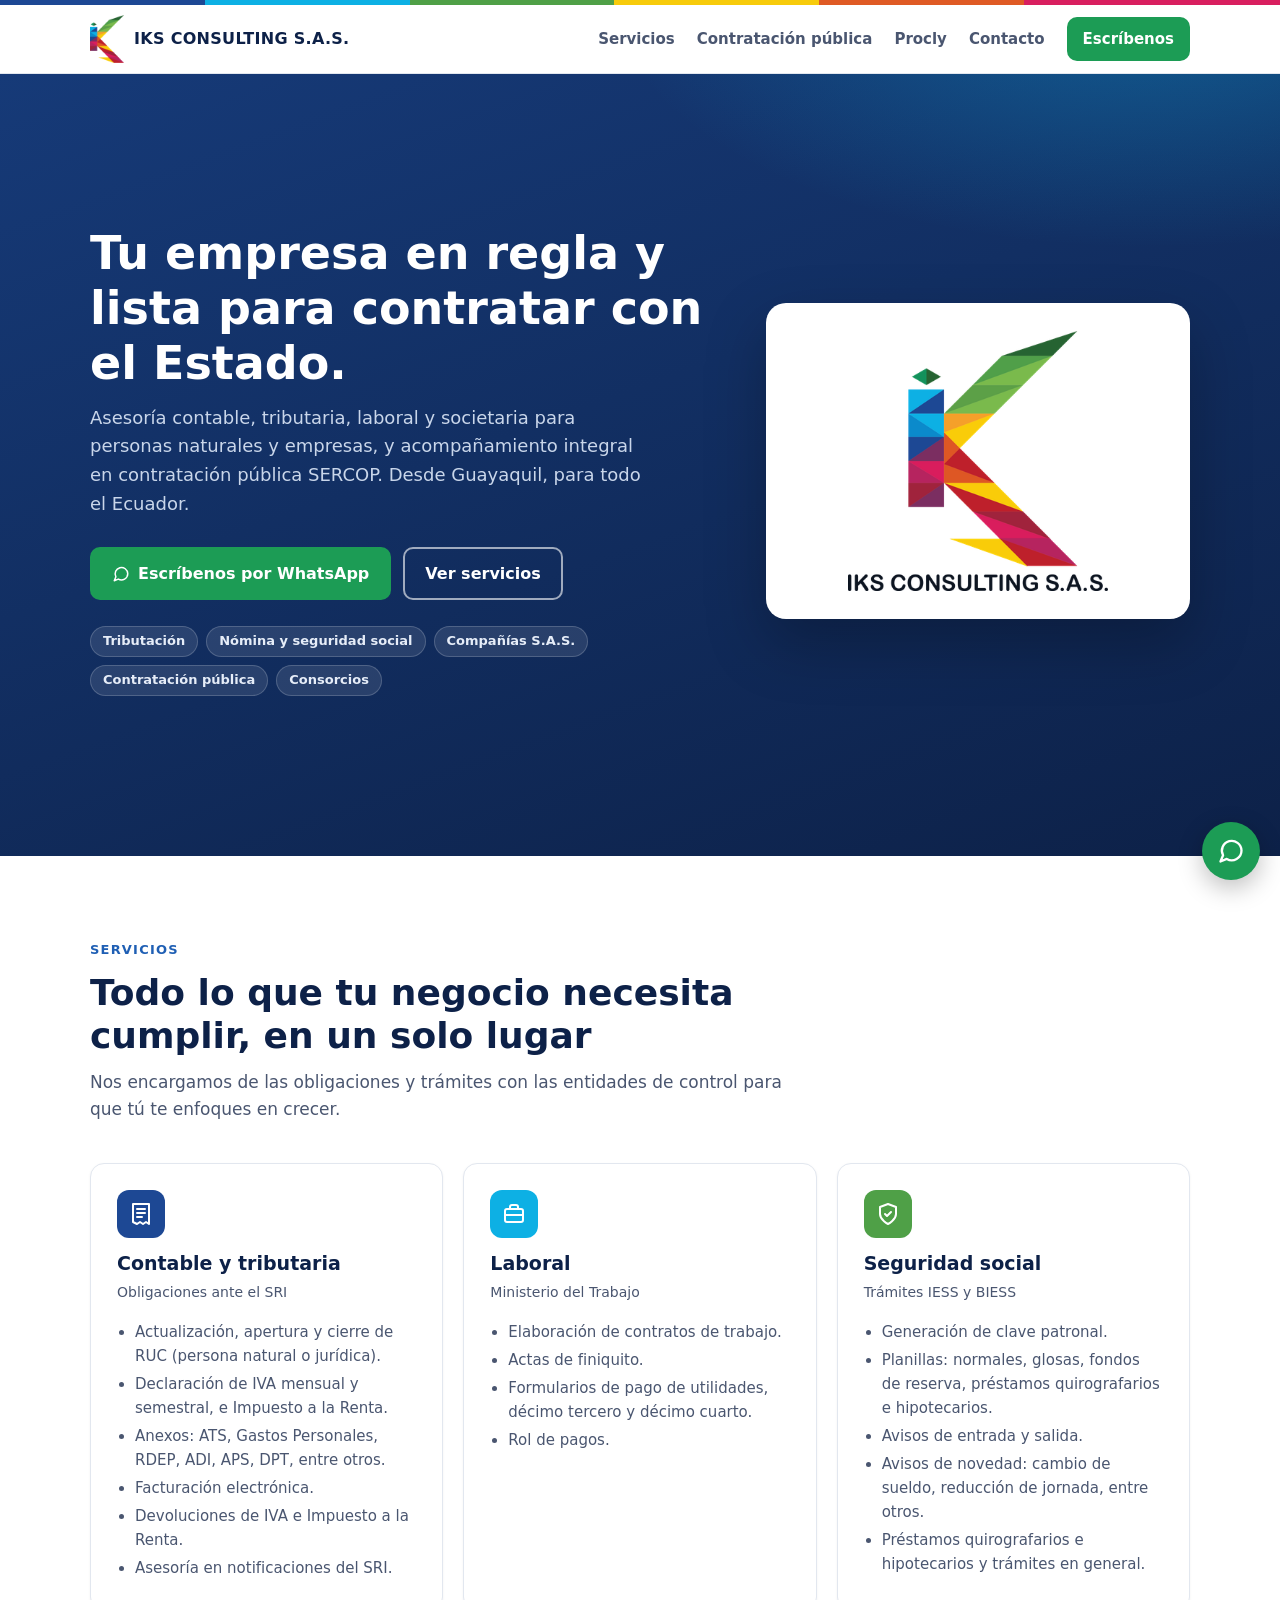
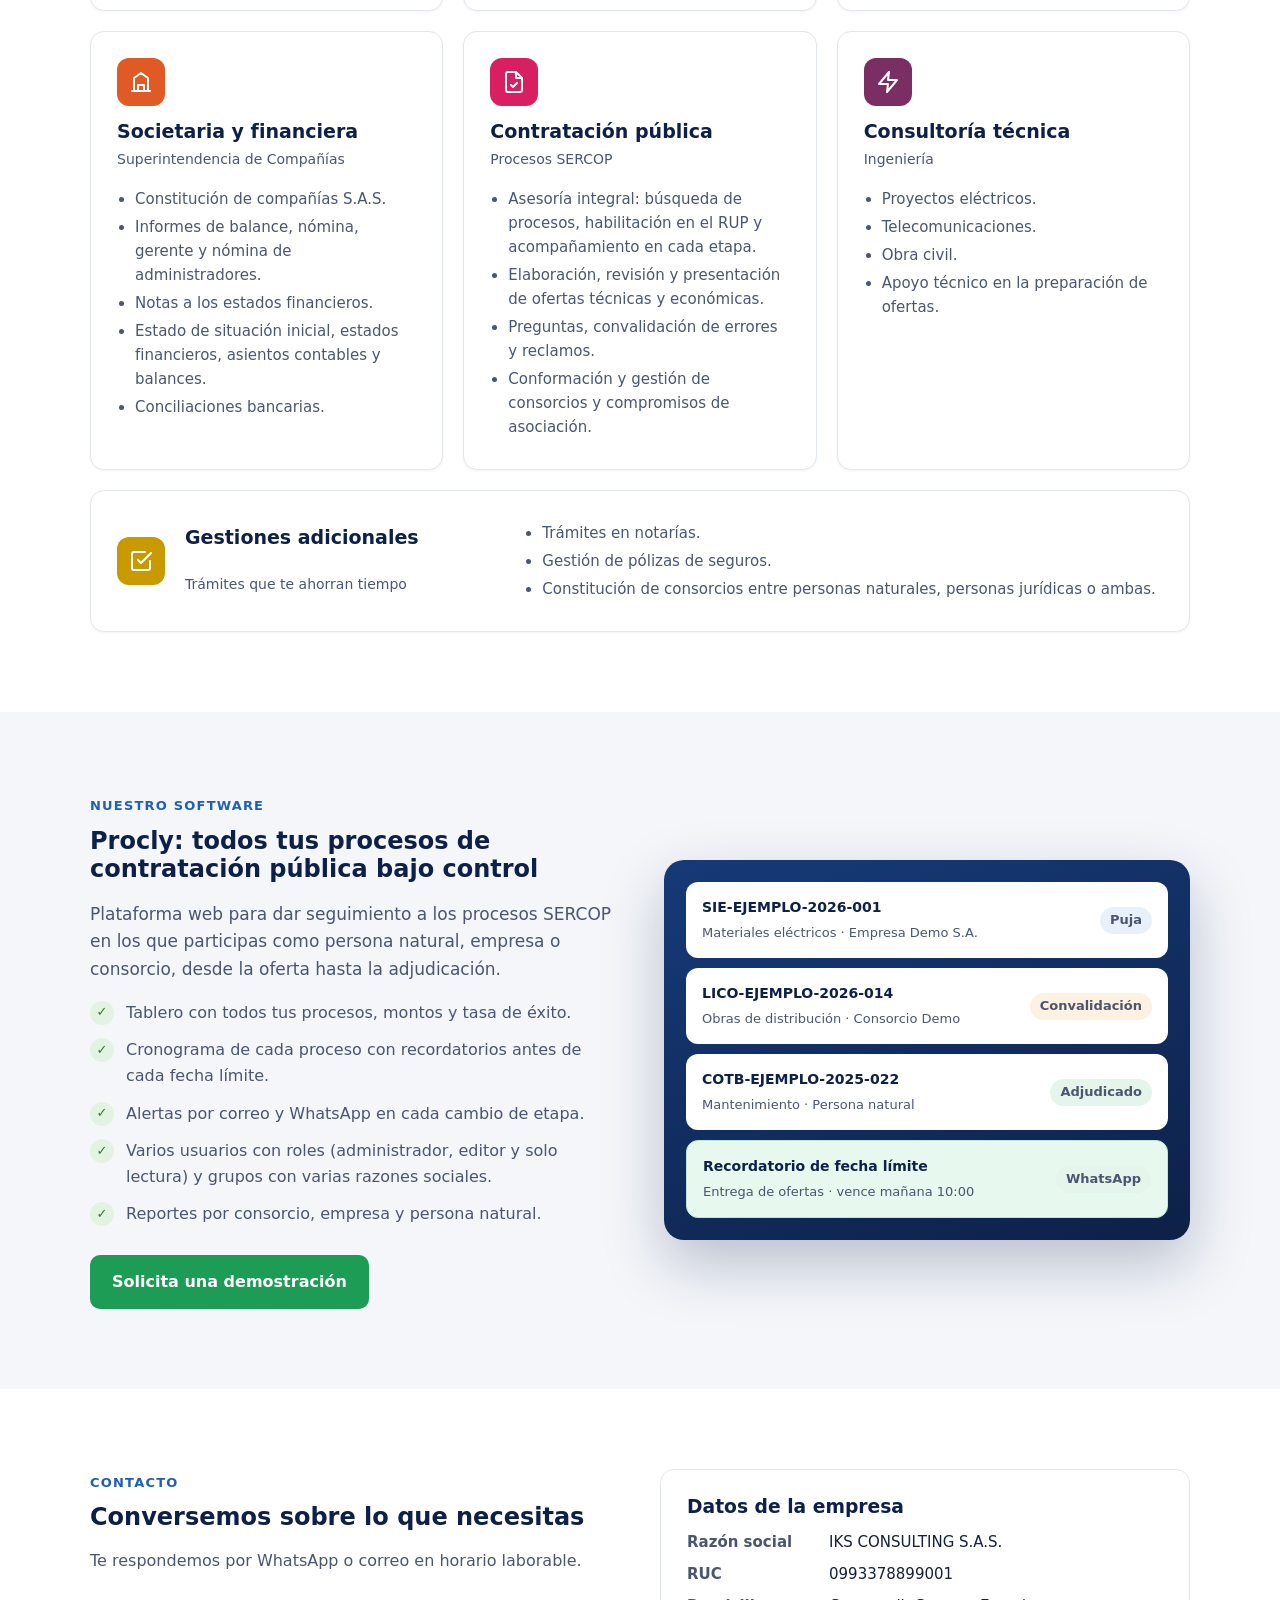
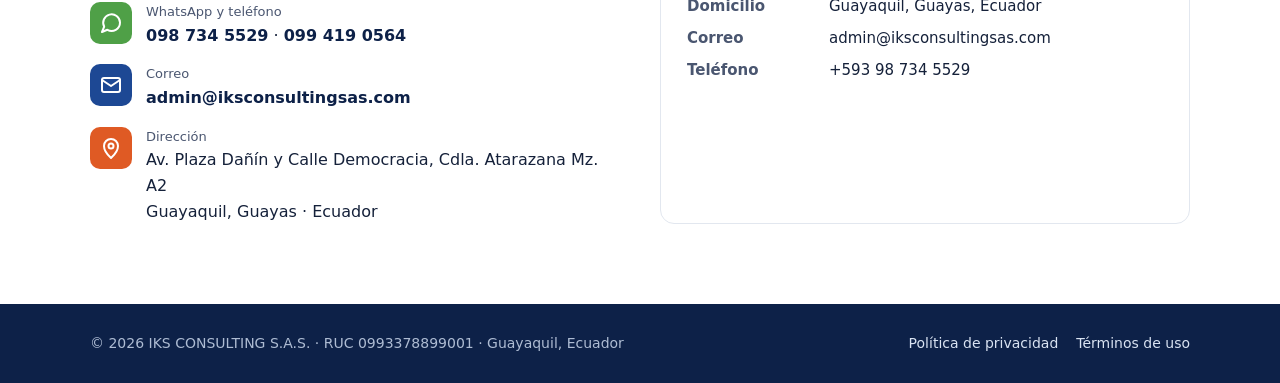
==== index.html @ b0a51169 "Pagina web IKS" ====
<!doctype html>
<html lang="es">
<head>
  <meta charset="utf-8">
  <meta name="viewport" content="width=device-width, initial-scale=1">
  <title>IKS Consulting S.A.S. · Asesoría contable, tributaria y en contratación pública</title>
  <meta name="description" content="IKS Consulting S.A.S. (Guayaquil, Ecuador): asesoría contable, tributaria, laboral, societaria y en contratación pública SERCOP. Creadores de Procly, la plataforma de seguimiento de procesos de contratación pública.">
  <link rel="icon" type="image/png" sizes="32x32" href="assets/favicon-32.png">
  <link rel="apple-touch-icon" href="assets/apple-touch-icon.png">
  <meta name="theme-color" content="#0d2148">
  <meta property="og:title" content="IKS Consulting S.A.S.">
  <meta property="og:description" content="Asesoría contable, tributaria y en contratación pública en Ecuador.">
  <meta property="og:image" content="assets/iks-logo.png">
  <link rel="stylesheet" href="assets/styles.css">
</head>
<body>
  <div class="stripe"></div>
  <header class="header">
    <div class="container">
      <a class="brand" href="#inicio"><img src="assets/iks-mark.png" alt=""><span>IKS CONSULTING S.A.S.</span></a>
      <nav class="nav" aria-label="Principal">
        <a href="#servicios">Servicios</a>
        <a href="#contratacion-publica">Contratación pública</a>
        <a href="#procly">Procly</a>
        <a href="#contacto">Contacto</a>
        <a class="btn btn-wa btn-sm" href="https://wa.me/593987345529?text=Hola%20IKS%20Consulting%2C%20quisiera%20informaci%C3%B3n%20sobre%20sus%20servicios." target="_blank" rel="noopener">Escríbenos</a>
      </nav>
    </div>
  </header>

  <main id="inicio">
    <section class="hero">
      <div class="container">
        <div>
          <h1>Tu empresa en regla y lista para contratar con el Estado.</h1>
          <p>Asesoría contable, tributaria, laboral y societaria para personas naturales y empresas, y acompañamiento integral en contratación pública SERCOP. Desde Guayaquil, para todo el Ecuador.</p>
          <div class="cta">
            <a class="btn btn-wa" href="https://wa.me/593987345529?text=Hola%20IKS%20Consulting%2C%20quisiera%20informaci%C3%B3n%20sobre%20sus%20servicios." target="_blank" rel="noopener">
              <svg viewBox="0 0 24 24" fill="none" stroke="currentColor" stroke-width="2" stroke-linecap="round" stroke-linejoin="round" aria-hidden="true"><path d="M21 11.5a8.4 8.4 0 0 1-12.6 7.3L3 21l2.2-5.3A8.4 8.4 0 1 1 21 11.5z"/></svg>
              Escríbenos por WhatsApp
            </a>
            <a class="btn btn-outline" href="#servicios">Ver servicios</a>
          </div>
          <div class="pills">
            <span class="pill">Tributación</span><span class="pill">Nómina y seguridad social</span>
            <span class="pill">Compañías S.A.S.</span><span class="pill">Contratación pública</span><span class="pill">Consorcios</span>
          </div>
        </div>
        <div class="hero-card"><img src="assets/iks-logo.png" alt="IKS Consulting S.A.S."></div>
      </div>
    </section>

    <section id="servicios">
      <div class="container">
        <div class="section-head">
          <span class="eyebrow">Servicios</span>
          <h2>Todo lo que tu negocio necesita cumplir, en un solo lugar</h2>
          <p>Nos encargamos de las obligaciones y trámites con las entidades de control para que tú te enfoques en crecer.</p>
        </div>
        <div class="grid">
          <article class="card">
            <div class="icon i1"><svg viewBox="0 0 24 24" fill="none" stroke="currentColor" stroke-width="2" stroke-linecap="round" stroke-linejoin="round" aria-hidden="true"><path d="M4 2h16v20l-3-2-3 2-3-2-3 2-4-2z"/><path d="M8 7h8M8 11h8M8 15h5"/></svg></div>
            <h3>Contable y tributaria</h3>
            <p class="sub">Obligaciones ante el SRI</p>
            <ul>
              <li>Actualización, apertura y cierre de RUC (persona natural o jurídica).</li>
              <li>Declaración de IVA mensual y semestral, e Impuesto a la Renta.</li>
              <li>Anexos: ATS, Gastos Personales, RDEP, ADI, APS, DPT, entre otros.</li>
              <li>Facturación electrónica.</li>
              <li>Devoluciones de IVA e Impuesto a la Renta.</li>
              <li>Asesoría en notificaciones del SRI.</li>
            </ul>
          </article>
          <article class="card">
            <div class="icon i2"><svg viewBox="0 0 24 24" fill="none" stroke="currentColor" stroke-width="2" stroke-linecap="round" stroke-linejoin="round" aria-hidden="true"><rect x="3" y="7" width="18" height="13" rx="2"/><path d="M8 7V5a2 2 0 0 1 2-2h4a2 2 0 0 1 2 2v2M3 13h18"/></svg></div>
            <h3>Laboral</h3>
            <p class="sub">Ministerio del Trabajo</p>
            <ul>
              <li>Elaboración de contratos de trabajo.</li>
              <li>Actas de finiquito.</li>
              <li>Formularios de pago de utilidades, décimo tercero y décimo cuarto.</li>
              <li>Rol de pagos.</li>
            </ul>
          </article>
          <article class="card">
            <div class="icon i3"><svg viewBox="0 0 24 24" fill="none" stroke="currentColor" stroke-width="2" stroke-linecap="round" stroke-linejoin="round" aria-hidden="true"><path d="M12 22s8-4 8-10V5l-8-3-8 3v7c0 6 8 10 8 10z"/><path d="m9 12 2 2 4-4"/></svg></div>
            <h3>Seguridad social</h3>
            <p class="sub">Trámites IESS y BIESS</p>
            <ul>
              <li>Generación de clave patronal.</li>
              <li>Planillas: normales, glosas, fondos de reserva, préstamos quirografarios e hipotecarios.</li>
              <li>Avisos de entrada y salida.</li>
              <li>Avisos de novedad: cambio de sueldo, reducción de jornada, entre otros.</li>
              <li>Préstamos quirografarios e hipotecarios y trámites en general.</li>
            </ul>
          </article>
          <article class="card">
            <div class="icon i4"><svg viewBox="0 0 24 24" fill="none" stroke="currentColor" stroke-width="2" stroke-linecap="round" stroke-linejoin="round" aria-hidden="true"><path d="M3 21h18M5 21V8l7-5 7 5v13M9 21v-6h6v6"/></svg></div>
            <h3>Societaria y financiera</h3>
            <p class="sub">Superintendencia de Compañías</p>
            <ul>
              <li>Constitución de compañías S.A.S.</li>
              <li>Informes de balance, nómina, gerente y nómina de administradores.</li>
              <li>Notas a los estados financieros.</li>
              <li>Estado de situación inicial, estados financieros, asientos contables y balances.</li>
              <li>Conciliaciones bancarias.</li>
            </ul>
          </article>
          <article class="card" id="contratacion-publica">
            <div class="icon i5"><svg viewBox="0 0 24 24" fill="none" stroke="currentColor" stroke-width="2" stroke-linecap="round" stroke-linejoin="round" aria-hidden="true"><path d="M14 2H6a2 2 0 0 0-2 2v16a2 2 0 0 0 2 2h12a2 2 0 0 0 2-2V8z"/><path d="M14 2v6h6M9 15l2 2 4-4"/></svg></div>
            <h3>Contratación pública</h3>
            <p class="sub">Procesos SERCOP</p>
            <ul>
              <li>Asesoría integral: búsqueda de procesos, habilitación en el RUP y acompañamiento en cada etapa.</li>
              <li>Elaboración, revisión y presentación de ofertas técnicas y económicas.</li>
              <li>Preguntas, convalidación de errores y reclamos.</li>
              <li>Conformación y gestión de consorcios y compromisos de asociación.</li>
            </ul>
          </article>
          <article class="card">
            <div class="icon i6"><svg viewBox="0 0 24 24" fill="none" stroke="currentColor" stroke-width="2" stroke-linecap="round" stroke-linejoin="round" aria-hidden="true"><path d="M13 2 3 14h9l-1 8 10-12h-9z"/></svg></div>
            <h3>Consultoría técnica</h3>
            <p class="sub">Ingeniería</p>
            <ul>
              <li>Proyectos eléctricos.</li>
              <li>Telecomunicaciones.</li>
              <li>Obra civil.</li>
              <li>Apoyo técnico en la preparación de ofertas.</li>
            </ul>
          </article>
          <article class="card card-wide">
            <div class="icon i7"><svg viewBox="0 0 24 24" fill="none" stroke="currentColor" stroke-width="2" stroke-linecap="round" stroke-linejoin="round" aria-hidden="true"><path d="M9 11l3 3L22 4"/><path d="M21 12v7a2 2 0 0 1-2 2H5a2 2 0 0 1-2-2V5a2 2 0 0 1 2-2h11"/></svg></div>
            <h3>Gestiones adicionales</h3>
            <p class="sub">Trámites que te ahorran tiempo</p>
            <ul>
              <li>Trámites en notarías.</li>
              <li>Gestión de pólizas de seguros.</li>
              <li>Constitución de consorcios entre personas naturales, personas jurídicas o ambas.</li>
            </ul>
          </article>
        </div>
      </div>
    </section>

    <section id="procly" class="procly section-alt">
      <div class="container">
        <div>
          <span class="eyebrow">Nuestro software</span>
          <h2>Procly: todos tus procesos de contratación pública bajo control</h2>
          <p style="color:var(--text-2);font-size:17px">Plataforma web para dar seguimiento a los procesos SERCOP en los que participas como persona natural, empresa o consorcio, desde la oferta hasta la adjudicación.</p>
          <ul>
            <li>Tablero con todos tus procesos, montos y tasa de éxito.</li>
            <li>Cronograma de cada proceso con recordatorios antes de cada fecha límite.</li>
            <li>Alertas por correo y WhatsApp en cada cambio de etapa.</li>
            <li>Varios usuarios con roles (administrador, editor y solo lectura) y grupos con varias razones sociales.</li>
            <li>Reportes por consorcio, empresa y persona natural.</li>
          </ul>
          <a class="btn btn-wa" href="https://wa.me/593987345529?text=Hola%2C%20quisiera%20una%20demostraci%C3%B3n%20de%20Procly." target="_blank" rel="noopener">Solicita una demostración</a>
        </div>
        <div class="mock" aria-hidden="true">
          <div class="mock-row"><div><b>SIE-EJEMPLO-2026-001</b><span>Materiales eléctricos · Empresa Demo S.A.</span></div><span class="tag t-blue">Puja</span></div>
          <div class="mock-row"><div><b>LICO-EJEMPLO-2026-014</b><span>Obras de distribución · Consorcio Demo</span></div><span class="tag t-amber">Convalidación</span></div>
          <div class="mock-row"><div><b>COTB-EJEMPLO-2025-022</b><span>Mantenimiento · Persona natural</span></div><span class="tag t-green">Adjudicado</span></div>
          <div class="mock-row mock-wa"><div><b>Recordatorio de fecha límite</b><span>Entrega de ofertas · vence mañana 10:00</span></div><span class="tag t-green">WhatsApp</span></div>
        </div>
      </div>
    </section>

    <section id="contacto" class="contact">
      <div class="container">
        <div>
          <span class="eyebrow">Contacto</span>
          <h2>Conversemos sobre lo que necesitas</h2>
          <p style="color:var(--text-2);margin-bottom:28px">Te respondemos por WhatsApp o correo en horario laborable.</p>
          <ul class="contact-list">
            <li><span class="icon i3"><svg viewBox="0 0 24 24" fill="none" stroke="currentColor" stroke-width="2" stroke-linecap="round" stroke-linejoin="round" aria-hidden="true"><path d="M21 11.5a8.4 8.4 0 0 1-12.6 7.3L3 21l2.2-5.3A8.4 8.4 0 1 1 21 11.5z"/></svg></span>
              <div><small>WhatsApp y teléfono</small><a href="https://wa.me/593987345529" target="_blank" rel="noopener">098 734 5529</a> · <a href="tel:+593994190564">099 419 0564</a></div></li>
            <li><span class="icon i1"><svg viewBox="0 0 24 24" fill="none" stroke="currentColor" stroke-width="2" stroke-linecap="round" stroke-linejoin="round" aria-hidden="true"><rect x="3" y="5" width="18" height="14" rx="2"/><path d="m3 7 9 6 9-6"/></svg></span>
              <div><small>Correo</small><a href="mailto:admin@iksconsultingsas.com">admin@iksconsultingsas.com</a></div></li>
            <li><span class="icon i4"><svg viewBox="0 0 24 24" fill="none" stroke="currentColor" stroke-width="2" stroke-linecap="round" stroke-linejoin="round" aria-hidden="true"><path d="M12 22s7-6.3 7-12a7 7 0 0 0-14 0c0 5.7 7 12 7 12z"/><circle cx="12" cy="10" r="2.5"/></svg></span>
              <div><small>Dirección</small>Av. Plaza Dañín y Calle Democracia, Cdla. Atarazana Mz. A2<br>Guayaquil, Guayas · Ecuador</div></li>
          </ul>
        </div>
        <div class="legal-box">
          <h3>Datos de la empresa</h3>
          <dl>
            <dt>Razón social</dt><dd>IKS CONSULTING S.A.S.</dd>
            <dt>RUC</dt><dd>0993378899001</dd>
            <dt>Domicilio</dt><dd>Guayaquil, Guayas, Ecuador</dd>
            <dt>Correo</dt><dd>admin@iksconsultingsas.com</dd>
            <dt>Teléfono</dt><dd>+593 98 734 5529</dd>
          </dl>
        </div>
      </div>
    </section>
  </main>

  <footer class="footer">
    <div class="container">
      <span>© <span id="anio">2026</span> IKS CONSULTING S.A.S. · RUC 0993378899001 · Guayaquil, Ecuador</span>
      <span><a href="privacidad.html">Política de privacidad</a><a href="terminos.html">Términos de uso</a></span>
    </div>
  </footer>

  <a class="wa-float" href="https://wa.me/593987345529" target="_blank" rel="noopener" aria-label="Escríbenos por WhatsApp">
    <svg viewBox="0 0 24 24" fill="none" stroke="#fff" stroke-width="2" stroke-linecap="round" stroke-linejoin="round" aria-hidden="true"><path d="M21 11.5a8.4 8.4 0 0 1-12.6 7.3L3 21l2.2-5.3A8.4 8.4 0 1 1 21 11.5z"/></svg>
  </a>
  <script>document.getElementById('anio').textContent = new Date().getFullYear();</script>
</body>
</html>
---- assets/styles.css ----
/* IKS Consulting S.A.S. — sitio web */
:root {
  --navy-900: #0d2148; --navy-800: #163a78; --navy-700: #1d4894; --navy-600: #1f5fb4;
  --cyan: #0db0e4; --green: #4fa047; --yellow: #f7cb0b; --orange: #df5a24; --magenta: #d81f5f;
  --bg: #ffffff; --bg-2: #f4f6fa; --text: #15213a; --text-2: #4a5670; --border: #e2e7ef;
  --radius: 14px;
  --stripe: linear-gradient(90deg, #1d4894 0 16%, #0db0e4 16% 32%, #4fa047 32% 48%, #f7cb0b 48% 64%, #df5a24 64% 80%, #d81f5f 80% 100%);
  --font: "Segoe UI", system-ui, -apple-system, Roboto, "Helvetica Neue", Arial, sans-serif;
}
* { box-sizing: border-box; }
html { scroll-behavior: smooth; }
body { margin: 0; font: 16px/1.6 var(--font); color: var(--text); background: var(--bg); -webkit-font-smoothing: antialiased; }
img { max-width: 100%; display: block; }
a { color: var(--navy-600); }
h1, h2, h3 { line-height: 1.2; margin: 0 0 12px; color: var(--navy-900); }
.container { width: 100%; max-width: 1140px; margin: 0 auto; padding: 0 20px; }
.stripe { height: 5px; background: var(--stripe); }

/* Encabezado */
.header { position: sticky; top: 0; z-index: 10; background: rgba(255,255,255,.96); backdrop-filter: blur(6px); border-bottom: 1px solid var(--border); }
.header .container { display: flex; align-items: center; justify-content: space-between; gap: 16px; height: 68px; }
.brand { display: flex; align-items: center; gap: 10px; text-decoration: none; color: var(--navy-900); font-weight: 800; letter-spacing: .3px; }
.brand img { width: 34px; height: auto; }
.nav { display: flex; align-items: center; gap: 22px; }
.nav a { color: var(--text-2); text-decoration: none; font-weight: 600; font-size: 15px; }
.nav a:hover { color: var(--navy-700); }
.btn { display: inline-flex; align-items: center; justify-content: center; gap: 8px; padding: 12px 20px; border-radius: 10px; font-weight: 700; text-decoration: none; border: 2px solid transparent; transition: transform .1s, background .15s; }
.btn:hover { transform: translateY(-1px); }
.btn-wa { background: #1c9c55; color: #fff !important; }
.btn-wa:hover { background: #168047; }
.btn-light { background: #fff; color: var(--navy-800) !important; }
.btn-outline { border-color: rgba(255,255,255,.6); color: #fff !important; }
.btn-outline:hover { background: rgba(255,255,255,.1); }
.btn-sm { padding: 8px 14px; font-size: 14px; }
.btn svg { width: 18px; height: 18px; flex: none; }

/* Portada */
.hero { background: radial-gradient(900px 420px at 90% -10%, rgba(13,176,228,.35), transparent 60%), linear-gradient(160deg, var(--navy-800), var(--navy-900)); color: #e6edf8; }
.hero .container { display: grid; grid-template-columns: 1.2fr .8fr; gap: 40px; align-items: center; padding-top: 72px; padding-bottom: 80px; }
.hero h1 { color: #fff; font-size: clamp(30px, 4.4vw, 46px); font-weight: 800; }
.hero p { font-size: 18px; color: #c9d6ea; max-width: 560px; margin: 0 0 28px; }
.hero .cta { display: flex; gap: 12px; flex-wrap: wrap; }
.hero-card { background: #fff; border-radius: 20px; padding: 28px; box-shadow: 0 24px 60px rgba(0,0,0,.25); }
.hero-card img { max-width: 260px; margin: 0 auto; }
.pills { display: flex; flex-wrap: wrap; gap: 8px; margin-top: 26px; }
.pill { font-size: 13px; font-weight: 600; background: rgba(255,255,255,.1); border: 1px solid rgba(255,255,255,.18); color: #e6edf8; padding: 4px 12px; border-radius: 99px; }

/* Secciones */
section { padding: 80px 0; }
.section-alt { background: var(--bg-2); }
.section-head { max-width: 720px; margin-bottom: 40px; }
.section-head h2 { font-size: clamp(26px, 3.2vw, 36px); }
.section-head p { color: var(--text-2); font-size: 17px; margin: 0; }
.eyebrow { display: inline-block; font-size: 13px; font-weight: 800; letter-spacing: 1.2px; text-transform: uppercase; color: var(--navy-600); margin-bottom: 10px; }

.grid { display: grid; grid-template-columns: repeat(3, minmax(0, 1fr)); gap: 20px; }
.card { background: #fff; border: 1px solid var(--border); border-radius: var(--radius); padding: 26px; box-shadow: 0 1px 3px rgba(16,24,40,.05); display: flex; flex-direction: column; }
.card h3 { font-size: 19px; margin-top: 14px; }
.card .sub { color: var(--text-2); font-size: 14px; margin: -6px 0 12px; }
.card ul { margin: 0; padding-left: 18px; color: var(--text-2); font-size: 15px; }
.card li { margin: 4px 0; }
.icon { width: 48px; height: 48px; border-radius: 12px; display: grid; place-items: center; color: #fff; }
.icon svg { width: 24px; height: 24px; }
.i1 { background: var(--navy-700); } .i2 { background: var(--cyan); } .i3 { background: var(--green); }
.i4 { background: var(--orange); } .i5 { background: var(--magenta); } .i6 { background: #7b2e63; } .i7 { background: #c99a00; }

.card-wide { grid-column: 1 / -1; display: grid; grid-template-columns: auto 1fr 2fr; gap: 6px 20px; align-items: center; }
.card-wide h3 { margin: 0; }
.card-wide .sub { margin: 0; grid-column: 2; }
.card-wide .icon { grid-row: span 2; }
.card-wide ul { grid-column: 3; grid-row: 1 / span 2; }

/* Procly */
.procly .container { display: grid; grid-template-columns: 1fr 1fr; gap: 48px; align-items: center; }
.procly ul { list-style: none; padding: 0; margin: 0 0 28px; display: grid; gap: 12px; }
.procly li { display: flex; gap: 12px; align-items: flex-start; color: var(--text-2); }
.procly li::before { content: "✓"; flex: none; width: 24px; height: 24px; border-radius: 50%; background: #e3f3e1; color: #2f7d27; font-weight: 800; display: grid; place-items: center; font-size: 13px; margin-top: 1px; }
.mock { background: linear-gradient(160deg, var(--navy-800), var(--navy-900)); border-radius: 20px; padding: 22px; box-shadow: 0 24px 60px rgba(13,33,72,.25); }
.mock-row { background: #fff; border-radius: 12px; padding: 14px 16px; margin-bottom: 10px; display: flex; justify-content: space-between; gap: 12px; align-items: center; }
.mock-row:last-child { margin-bottom: 0; }
.mock-row b { display: block; color: var(--navy-900); font-size: 14px; }
.mock-row span { color: var(--text-2); font-size: 13px; }
.tag { font-size: 12px; font-weight: 700; padding: 3px 10px; border-radius: 99px; white-space: nowrap; }
.t-blue { background: #e8f0fb; color: #1d63c2; } .t-green { background: #e5f5ec; color: #137a4b; } .t-amber { background: #fdf1e1; color: #a55a00; }
.mock-wa { background: #e7f8ee; border: 1px solid #bfe7cf; }

/* Contacto */
.contact .container { display: grid; grid-template-columns: 1fr 1fr; gap: 40px; }
.contact-list { list-style: none; padding: 0; margin: 0; display: grid; gap: 16px; }
.contact-list li { display: flex; gap: 14px; align-items: flex-start; }
.contact-list .icon { width: 42px; height: 42px; border-radius: 10px; flex: none; }
.contact-list small { display: block; color: var(--text-2); font-size: 13px; }
.contact-list a { color: var(--navy-900); font-weight: 700; text-decoration: none; }
.legal-box { background: #fff; border: 1px solid var(--border); border-radius: var(--radius); padding: 26px; }
.legal-box dl { display: grid; grid-template-columns: 130px 1fr; gap: 8px 12px; margin: 0; font-size: 15px; }
.legal-box dt { color: var(--text-2); font-weight: 600; }
.legal-box dd { margin: 0; }

/* Pie */
.footer { background: var(--navy-900); color: #aebcd3; font-size: 14px; }
.footer .container { display: flex; justify-content: space-between; gap: 20px; flex-wrap: wrap; padding-top: 28px; padding-bottom: 28px; }
.footer a { color: #d9e3f2; text-decoration: none; margin-left: 18px; }
.footer a:first-child { margin-left: 0; }

/* WhatsApp flotante */
.wa-float { position: fixed; right: 20px; bottom: 20px; width: 58px; height: 58px; border-radius: 50%; background: #1c9c55; display: grid; place-items: center; box-shadow: 0 8px 24px rgba(0,0,0,.25); z-index: 20; }
.wa-float svg { width: 28px; height: 28px; }

/* Páginas legales */
.doc { max-width: 820px; margin: 0 auto; padding: 56px 20px 80px; }
.doc h1 { font-size: 34px; }
.doc h2 { font-size: 21px; margin-top: 34px; }
.doc p, .doc li { color: #2f3b54; }
.doc .meta { color: var(--text-2); font-size: 14px; }

@media (max-width: 960px) {
  .grid { grid-template-columns: repeat(2, minmax(0, 1fr)); }
  .hero .container, .procly .container, .contact .container { grid-template-columns: 1fr; }
  .hero-card { display: none; }
  .nav a:not(.btn) { display: none; }
}
@media (max-width: 960px) {
  .card-wide { display: flex; }
}
@media (max-width: 620px) {
  .grid { grid-template-columns: 1fr; }
  section { padding: 56px 0; }
  .hero .container { padding-top: 48px; padding-bottom: 56px; }
  .legal-box dl { grid-template-columns: 1fr; gap: 2px; }
  .legal-box dd { margin-bottom: 8px; }
  .brand span { font-size: 15px; }
  .footer a { margin-left: 0; margin-right: 16px; }
}
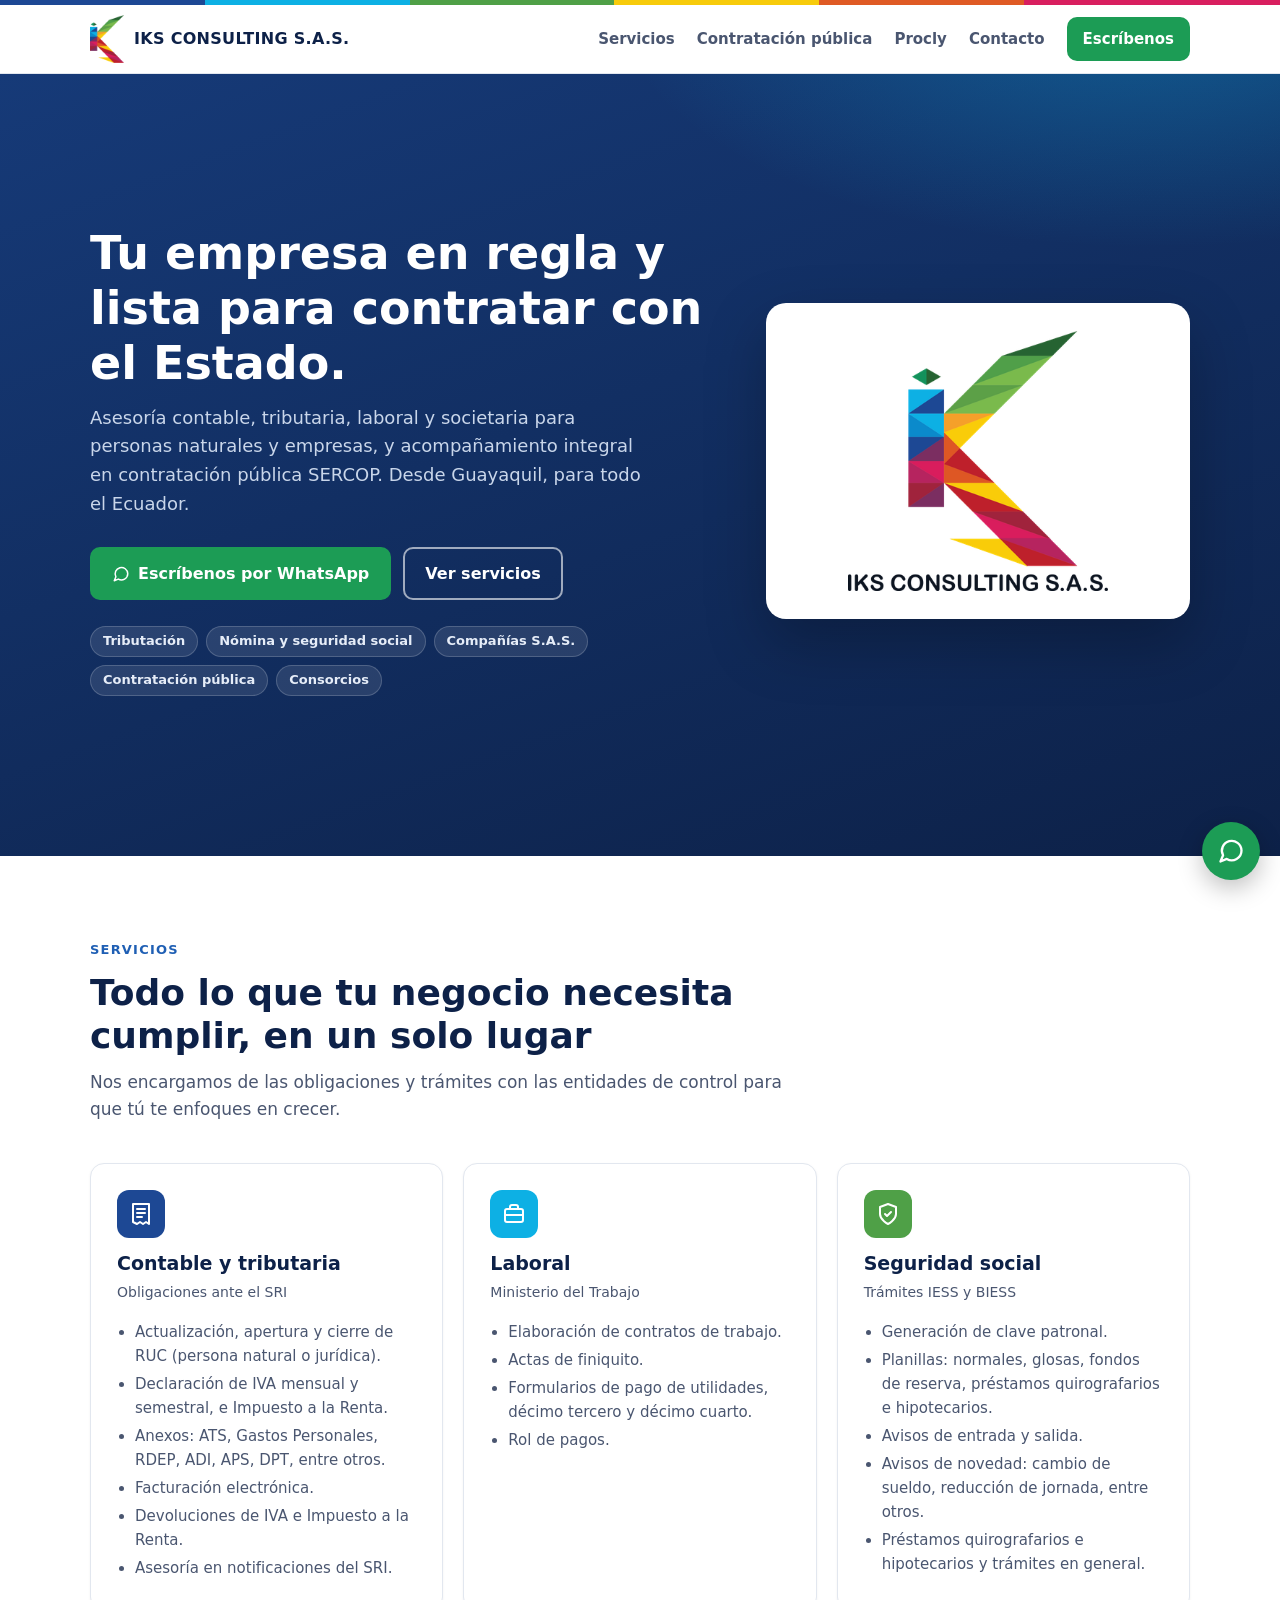
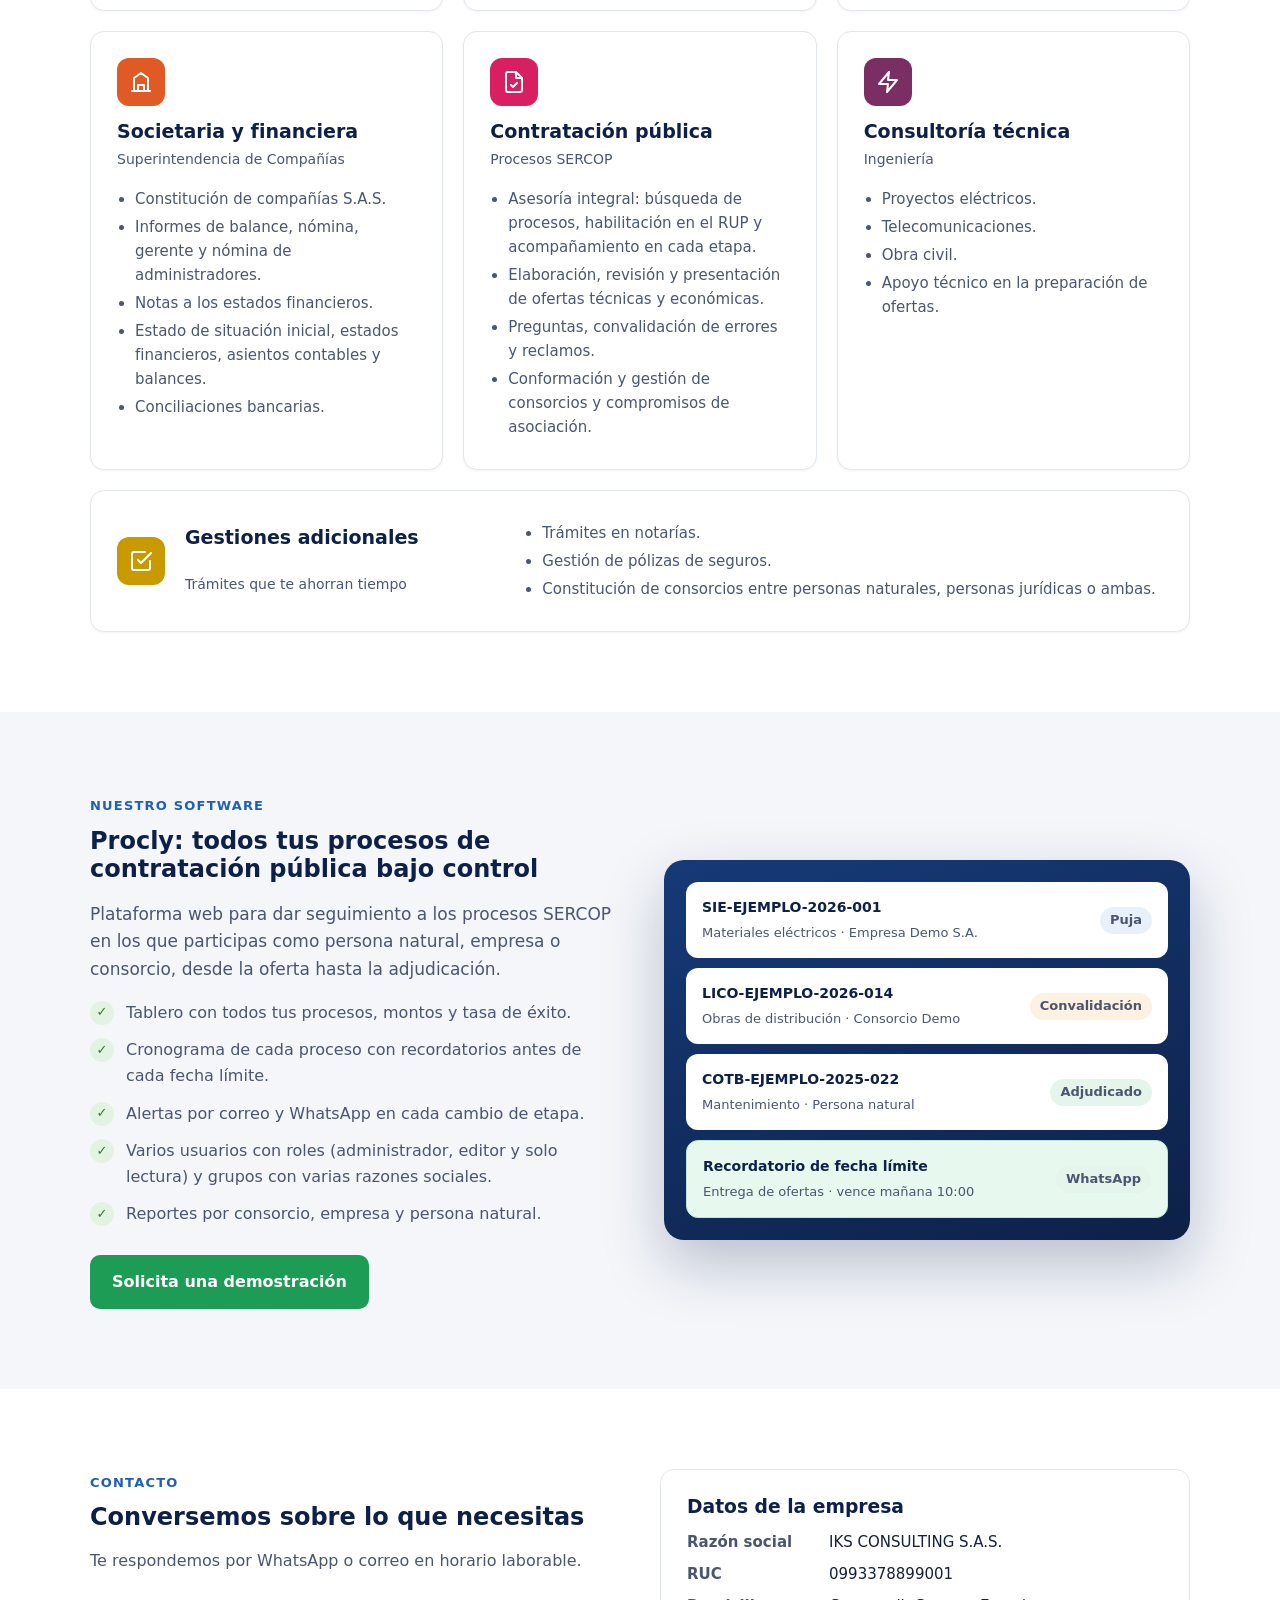
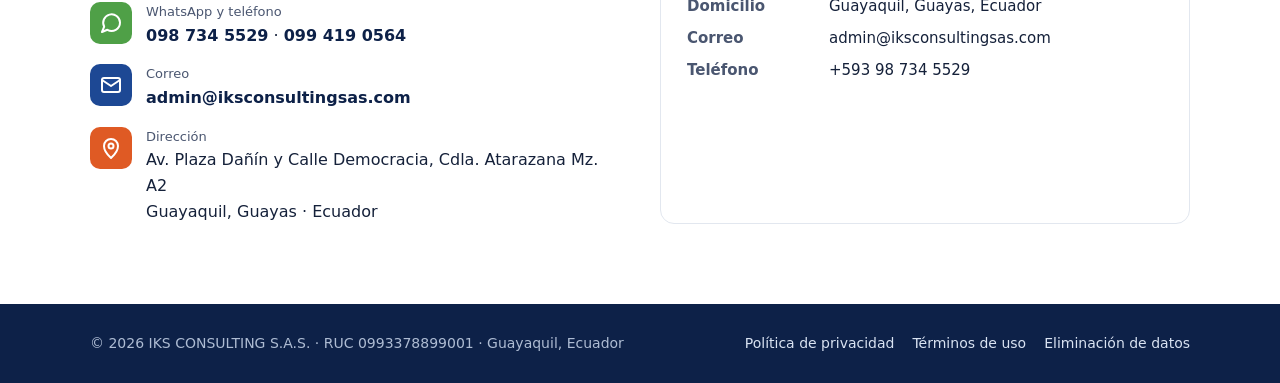
==== commit 49158f91: "Pagina de eliminacion de datos" ====
--- a/index.html
+++ b/index.html
@@ -198,7 +198,7 @@
   <footer class="footer">
     <div class="container">
       <span>© <span id="anio">2026</span> IKS CONSULTING S.A.S. · RUC 0993378899001 · Guayaquil, Ecuador</span>
-      <span><a href="privacidad.html">Política de privacidad</a><a href="terminos.html">Términos de uso</a></span>
+      <span><a href="privacidad.html">Política de privacidad</a><a href="terminos.html">Términos de uso</a><a href="eliminacion-datos.html">Eliminación de datos</a></span>
     </div>
   </footer>
 
